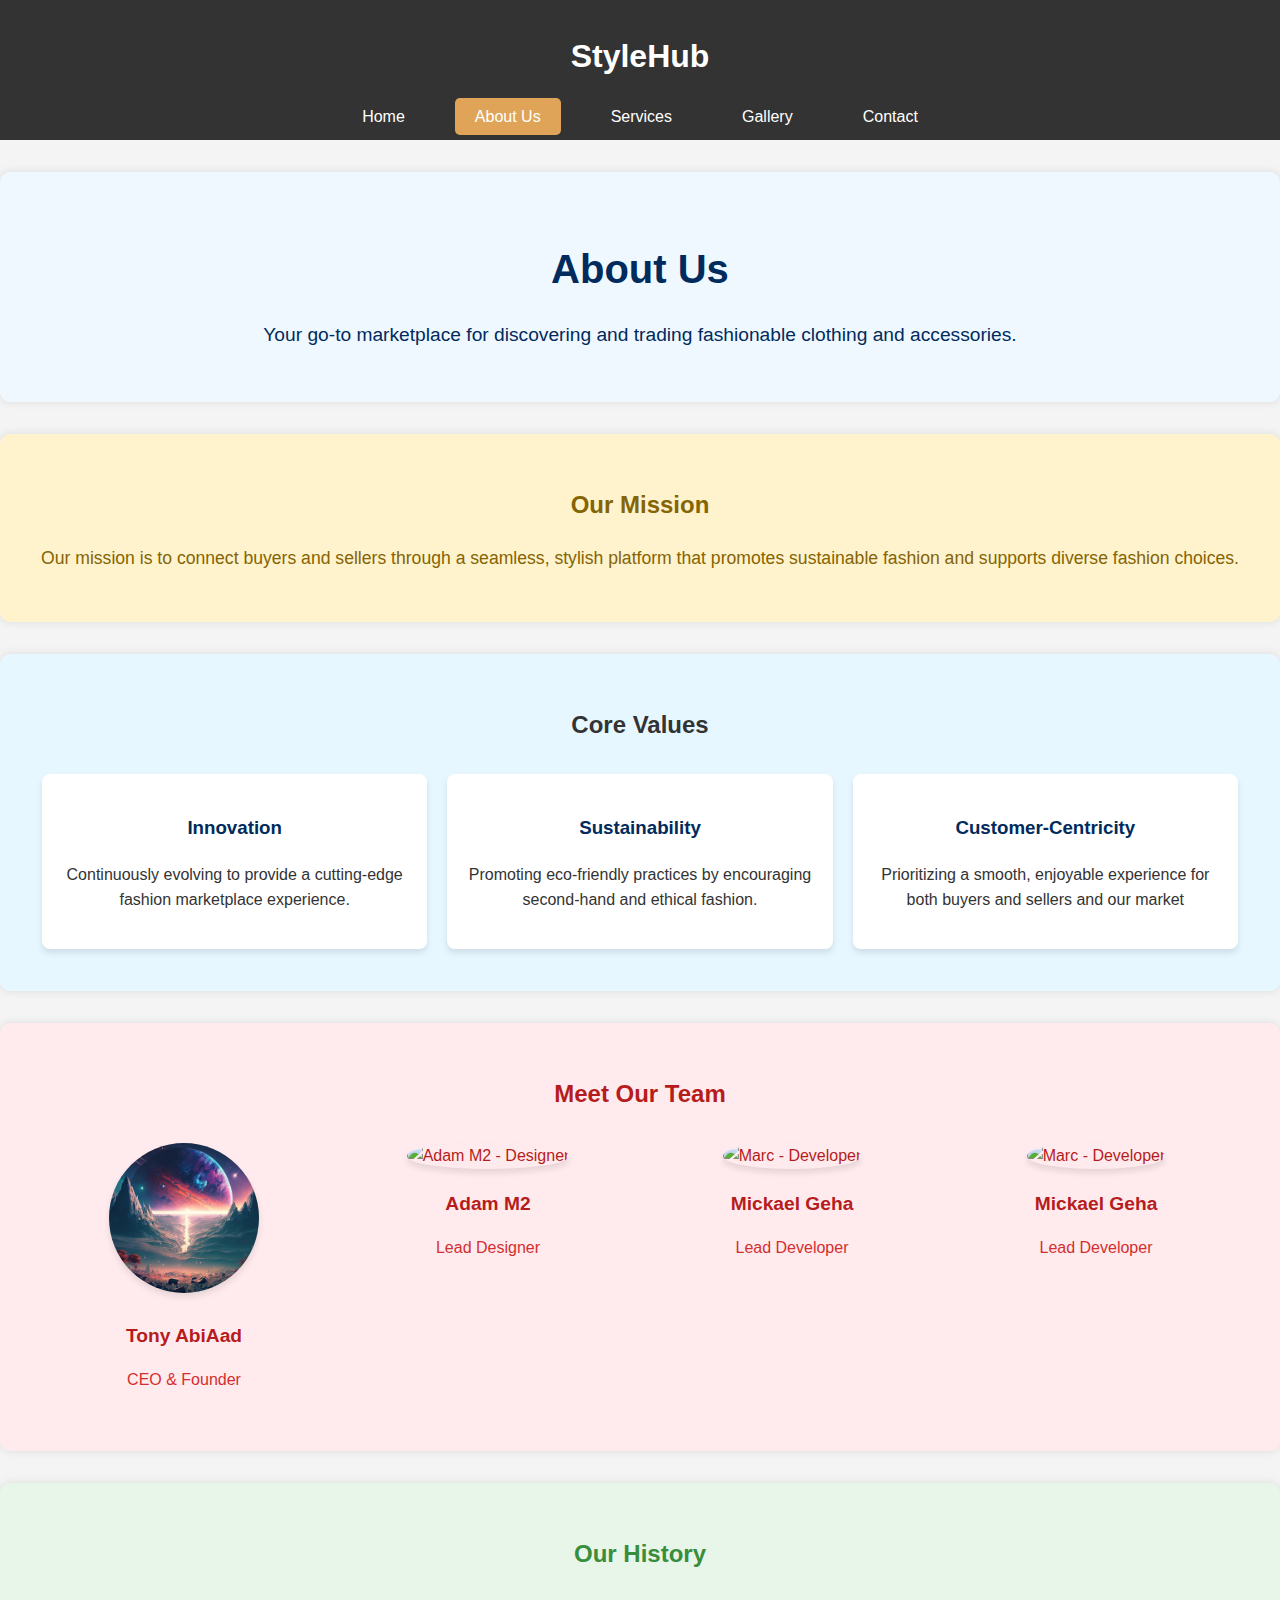
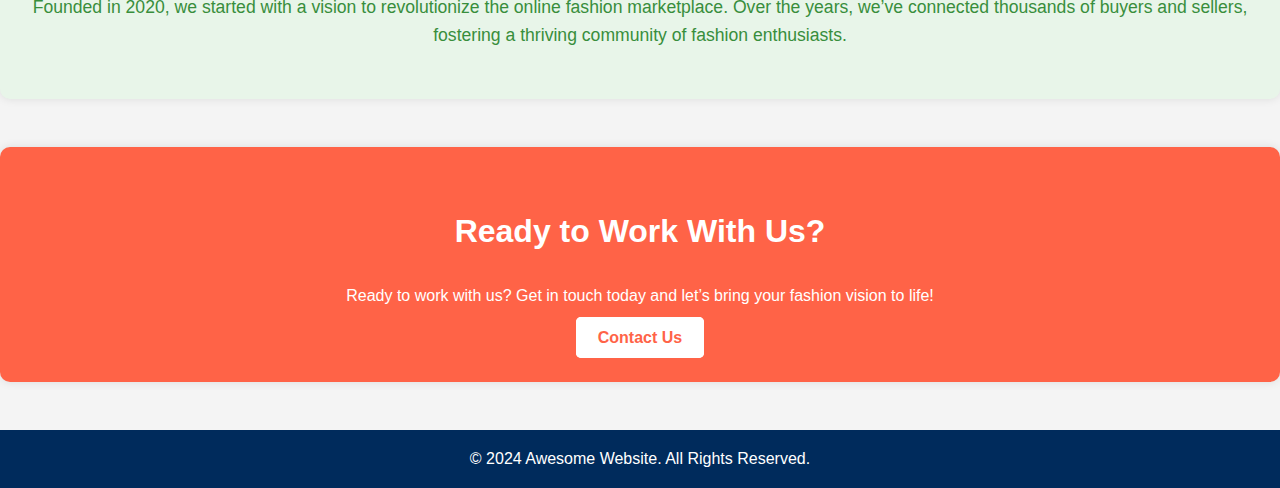
==== pages/about.html @ ff34c505 "first commit" ====
<!DOCTYPE html>
<html lang="en">
<head>
  <meta charset="UTF-8">
  <meta name="viewport" content="width=device-width, initial-scale=1.0">
  <meta http-equiv="X-UA-Compatible" content="ie=edge">
  <title>About Us - Awesome Website</title>
  <link rel="stylesheet" href="../css/style.css">
</head>
<body>
  <header>
    <div class="logo">
      <h1>StyleHub</h1>
    </div>
    <nav>
      <ul>
        <li><a href="../index.html">Home</a></li>
        <li><a href="about.html" class="active">About Us</a></li>
        <li><a href="services.html">Services</a></li>
        <li><a href="gallery.html">Gallery</a></li>
        <li><a href="contact.html">Contact</a></li>
        
      </ul>
    </nav>
  </header>

  <section class="about-intro">
    <h2>About Us</h2>
    <p>Your go-to marketplace for discovering and trading fashionable clothing and accessories.</p>
  </section>

  <section class="mission">
    <h2>Our Mission</h2>
    <p>Our mission is to connect buyers and sellers through a seamless, stylish platform that promotes sustainable fashion and supports diverse fashion choices.</p>
  </section>

  <section class="core-values">
    <h2>Core Values</h2>
    <div class="values-grid">
      <div class="value-item">
        <h3>Innovation</h3>
        <p>Continuously evolving to provide a cutting-edge fashion marketplace experience.</p>
      </div>
      <div class="value-item">
        <h3>Sustainability</h3>
        <p>Promoting eco-friendly practices by encouraging second-hand and ethical fashion.</p>
      </div>
      <div class="value-item">
        <h3>Customer-Centricity</h3>
        <p>Prioritizing a smooth, enjoyable experience for both buyers and sellers and our market</p>
      </div>
    </div>
  </section>

  <section class="team">
    <h2>Meet Our Team</h2>
    <div class="team-grid">
      <div class="team-member">
        <img src="../images/tony1.jpg" alt="Tony AbiAad - CEO">
        <h3>Tony AbiAad</h3>
        <p>CEO & Founder</p>
      </div>
      <div class="team-member">
        <img src="../images/team2.jpg" alt="Adam M2 - Designer">
        <h3>Adam M2</h3>
        <p>Lead Designer</p>
      </div>
      <div class="team-member">
        <img src="../images/team3.jpg" alt="Marc - Developer">
        <h3>Mickael Geha</h3>
        <p>Lead Developer</p>
      </div>
      <div class="team-member">
        <img src="../images/team3.jpg" alt="Marc - Developer">
        <h3>Mickael Geha</h3>
        <p>Lead Developer</p>
      </div>
    </div>
  </section>

  <section class="history">
    <h2>Our History</h2>
    <p>Founded in 2020, we started with a vision to revolutionize the online fashion marketplace. Over the years, we’ve connected thousands of buyers and sellers, fostering a thriving community of fashion enthusiasts.</p>
  </section>

  <!-- Contact Us Button, linking to contact.html -->
  <section class="cta">
    <h2>Ready to Work With Us?</h2>
    <p>Ready to work with us? Get in touch today and let’s bring your fashion vision to life!</p>
    <a href="contact.html" class="btn">Contact Us</a> <!-- This links to contact.html -->
  </section>

  <footer>
    <p>&copy; 2024 Awesome Website. All Rights Reserved.</p>
  </footer>

  <script src="../js/script.js"></script>
</body>
</html>
---- css/style.css ----
/* General Styles */
body {
    font-family: 'Arial', sans-serif;
    line-height: 1.6;
    margin: 0;
    background-color: #f2f2f2;
    color: #333;
}

header {
    background-color: #002b5c; /* Dark blue */
    color: white;
    padding: 1em 0;
    text-align: center;
}

header nav ul {
    display: flex;
    justify-content: center;
    list-style: none;
}

header nav ul li {
    margin: 0 15px;
}

header nav ul li a {
    color: white;
    text-decoration: none;
    padding: 10px 20px;
    transition: background 0.3s ease;
}

header nav ul li a:hover,
header nav ul li a.active {
    background-color: #e0a458; /* Accent color */
    border-radius: 5px;
}

/* Hero Section */
.hero {
    background: url('../images/hero-bg.jpg') no-repeat center center/cover;
    height: 100vh;
    display: flex;
    justify-content: center;
    align-items: center;
    color: white;
    text-align: center;
}

.hero-content {
    max-width: 600px;
}

.hero-content h2 {
    font-size: 3rem;
    margin-bottom: 10px;
    animation: fadeInDown 1.5s ease-out;
    color: #ff6347; /* Updated color for the heading */
}

.hero-content p {
    font-size: 1.2rem;
    margin-bottom: 20px;
    animation: fadeInUp 1.5s ease-out;
}

.hero-content .btn {
    background: #ff6347;
    color: white;
    padding: 10px 20px;
    border: none;
    text-decoration: none;
    border-radius: 5px;
    transition: background 0.3s ease;
}

.hero-content .btn:hover {
    background: #e5533d;
}

/* Features Section */
section.features {
    padding: 3em 0;
    text-align: center;
}

.features-grid {
    display: flex;
    justify-content: space-around;
}

.features-grid .feature {
    flex: 1;
    margin: 10px;
    padding: 20px;
    background-color: #fff;
    box-shadow: 0px 4px 6px rgba(0, 0, 0, 0.1);
    border-radius: 10px;
    transition: transform 0.3s ease;
}

.features-grid .feature:hover {
    transform: translateY(-10px);
}

/* About Us Page Specific Styles */
section {
    margin: 2em 0;
    padding: 2em;
    text-align: center;
    background-color: #fff;
    box-shadow: 0 0 10px rgba(0, 0, 0, 0.1);
    border-radius: 10px;
    animation: fadeIn 1.5s ease-in-out;
}

/* About Intro Section */
.about-intro {
    background-color: #f0f8ff; /* Light blue background */
    color: #002b5c; /* Dark blue text */
}

.about-intro h2 {
    font-size: 2.5rem;
    margin-bottom: 10px;
}

.about-intro p {
    font-size: 1.2rem;
}

/* Mission Section */
.mission {
    background-color: #fff3cd; /* Light yellow */
    color: #856404; /* Darker yellow/brown text */
}

.mission h2 {
    color: #856404;
}

.mission p {
    font-size: 1.1rem;
}

/* Core Values Section */
.core-values {
    background-color: #e6f7ff; /* Soft blue */
}

.values-grid {
    display: flex;
    justify-content: space-around;
    margin-top: 20px;
}

.value-item {
    flex: 1;
    margin: 10px;
    padding: 20px;
    background-color: #fff;
    box-shadow: 0px 4px 6px rgba(0, 0, 0, 0.1);
    border-radius: 8px;
    transition: transform 0.3s ease, background-color 0.3s ease;
}

.value-item h3 {
    color: #002b5c; /* Dark blue */
}

.value-item:hover {
    transform: scale(1.05);
    background-color: #d4e9f2; /* Slightly darker blue on hover */
}

/* Team Section */
.team {
    background-color: #ffebee; /* Light pink */
    color: #b71c1c; /* Dark red */
}

.team-grid {
    display: flex;
    justify-content: space-around;
    margin-top: 20px;
}

.team-member {
    text-align: center;
    flex: 1;
    margin: 10px;
}

.team-member img {
    border-radius: 50%;
    width: 150px;
    height: 150px;
    object-fit: cover;
    margin-bottom: 10px;
    box-shadow: 0px 4px 6px rgba(0, 0, 0, 0.1);
}

.team-member h3 {
    margin: 10px 0 5px 0;
    font-size: 1.2rem;
    color: #b71c1c;
}

.team-member p {
    color: #d32f2f; /* Slightly lighter red */
}

/* History Section */
.history {
    background-color: #e8f5e9; /* Light green */
    color: #388e3c; /* Dark green */
}

.history p {
    font-size: 1.1rem;
}

/* Call to Action Section */
.cta {
    background-color: #ff6347; /* Tomato red */
    color: white;
    border-radius: 10px;
    padding: 2em;
    margin: 3em 0;
}

.cta h2 {
    font-size: 2rem;
}

.cta .btn {
    background-color: white;
    color: #ff6347;
    padding: 10px 20px;
    text-decoration: none;
    border-radius: 5px;
    font-weight: bold;
    border: 2px solid white;
    transition: background-color 0.3s ease, color 0.3s ease;
}

.cta .btn:hover {
    background-color: white;
    color: #e5533d; /* Slightly darker red on hover */
    border: 2px solid #e5533d;
}

/* Footer */
footer {
    background-color: #002b5c; /* Dark blue */
    color: white;
    text-align: center;
    padding: 1em 0;
    margin-top: 2em;
}

footer p {
    margin: 0;
}

/* Animations */
@keyframes fadeInDown {
    from {
        opacity: 0;
        transform: translateY(-30px);
    }
    to {
        opacity: 1;
        transform: translateY(0);
    }
}

@keyframes fadeInUp {
    from {
        opacity: 0;
        transform: translateY(30px);
    }
    to {
        opacity: 1;
        transform: translateY(0);
    }
}

@keyframes fadeIn {
    from {
        opacity: 0;
        transform: translateY(30px);
    }
    to {
        opacity: 1;
        transform: translateY(0);
    }
}

/* Contact Page Styles */
.contact-intro {
    text-align: center;
    padding: 2em;
    background-color: #f0f8ff; /* Light blue background */
    color: #002b5c;
    box-shadow: 0 0 10px rgba(0, 0, 0, 0.1);
    border-radius: 10px;
    margin: 2em 0;
}

.contact-form {
    width: 50%;
    margin: 0 auto;
    background-color: #fff;
    padding: 2em;
    box-shadow: 0 0 10px rgba(0, 0, 0, 0.1);
    border-radius: 10px;
}

.contact-form form {
    display: flex;
    flex-direction: column;
}

.form-group {
    margin-bottom: 15px;
}

.form-group label {
    font-size: 1.1rem;
    margin-bottom: 5px;
    display: block;
    color: #333;
}

.form-group input,
.form-group textarea {
    width: 100%;
    padding: 10px;
    border: 1px solid #ccc;
    border-radius: 5px;
    font-size: 1rem;
    box-sizing: border-box;
}

.form-group input:focus,
.form-group textarea:focus {
    border-color: #002b5c;
    outline: none;
}

.form-group button {
    padding: 10px 20px;
    background-color: #ff6347;
    color: white;
    border: none;
    border-radius: 5px;
    font-size: 1.1rem;
    cursor: pointer;
    transition: background-color 0.3s ease;
}

.form-group button:hover {
    background-color: #e5533d;
}

/* Gallery Page Styles */
.gallery-intro {
    text-align: center;
    padding: 2em;
    background-color: #f0f8ff; /* Light blue background */
    color: #002b5c;
    box-shadow: 0 0 10px rgba(0, 0, 0, 0.1);
    border-radius: 10px;
    margin: 2em 0;
}

.gallery-grid {
    display: grid;
    grid-template-columns: repeat(auto-fit, minmax(300px, 1fr));
    grid-gap: 20px;
    padding: 2em;
}

.gallery-item {
    overflow: hidden;
    border-radius: 10px;
    box-shadow: 0 0 10px rgba(0, 0, 0, 0.1);
    transition: transform 0.3s ease, box-shadow 0.3s ease;
}

.gallery-item img {
    width: 100%;
    height: auto;
    transition: transform 0.3s ease;
}

.gallery-item:hover {
    transform: scale(1.05);
    box-shadow: 0 0 20px rgba(0, 0, 0, 0.2);
}

.gallery-item img:hover {
    transform: scale(1.1);
}

/* Login and Register Page Styles */
.login-container, .register-container {
    display: flex;
    justify-content: center;
    align-items: center;
    min-height: 80vh;
    background-color: #f9f9f9;
}

.login-box, .register-box {
    background-color: white;
    padding: 3em;
    box-shadow: 0 0 15px rgba(0, 0, 0, 0.1);
    border-radius: 10px;
    width: 400px;
}

.login-box h2, .register-box h2 {
    text-align: center;
    margin-bottom: 1.5em;
    color: #002b5c;
}

.form-group {
    margin-bottom: 20px;
}

.form-group label {
    display: block;
    margin-bottom: 5px;
    font-size: 1.1rem;
    color: #333;
}

.form-group input {
    width: 100%;
    padding: 10px;
    border: 1px solid #ccc;
    border-radius: 5px;
    font-size: 1rem;
}

.form-group input:focus {
    border-color: #002b5c;
    outline: none;
}

.form-group button {
    width: 100%;
    padding: 10px;
    background-color: #ff6347;
    color: white;
    border: none;
    border-radius: 5px;
    font-size: 1.1rem;
    cursor: pointer;
    transition: background-color 0.3s ease;
}

.form-group button:hover {
    background-color: #e5533d;
}

.register-link, .login-link {
    color: #002b5c;
    text-decoration: none;
    font-weight: bold;
}

.register-link:hover, .login-link:hover {
    text-decoration: underline;
}

/* Login Button in Navbar */
.login-btn {
    background-color: #ff6347;
    padding: 10px 20px;
    color: white;
    border-radius: 5px;
    transition: background-color 0.3s ease;
}

.login-btn:hover {
    background-color: #e5533d;
}
/* Hero Section with Slideshow */
.hero {
    position: relative;
    background-size: cover;
    background-position: center;
    height: 100vh;
    display: flex;
    justify-content: center;
    align-items: center;
    color: white;
    text-align: center;
    transition: background-image 1s ease-in-out;
}

/* Slide navigation controls */
.slideshow-controls {
    position: absolute;
    top: 50%;
    width: 100%;
    display: flex;
    justify-content: space-between;
    align-items: center;
    padding: 0 20px;
}

.prev-slide, .next-slide {
    cursor: pointer;
    padding: 16px;
    background-color: rgba(0, 0, 0, 0.5);
    border-radius: 50%;
    color: white;
    font-size: 24px;
}

.prev-slide:hover, .next-slide:hover {
    background-color: rgba(0, 0, 0, 0.8);
}

/* Add a transition to the background image change */
.hero {
    transition: background-image 0.5s ease;
}
/* Hero Section with smooth background transitions */
.hero {
    position: relative;
    background-size: cover;
    background-position: center;
    height: 100vh;
    display: flex;
    justify-content: center;
    align-items: center;
    color: white;
    text-align: center;
    transition: background-image 1s ease-in-out; /* Smooth transition */
    background-color: #002b5c; /* Fallback background color */
}
/* General Body Styling */
body {
    font-family: 'Arial', sans-serif;
    background-color: #f9f9f9;
    color: #333;
    margin: 0;
}

/* Header Styling */
header {
    background-color: #002b5c;
    color: white;
    padding: 1.5em 0;
    text-align: center;
}

header nav ul {
    list-style: none;
    display: flex;
    justify-content: center;
    margin: 0;
    padding: 0;
}

header nav ul li {
    margin: 0 15px;
}

header nav ul li a {
    color: white;
    text-decoration: none;
    padding: 10px 20px;
    transition: background-color 0.3s;
}

header nav ul li a:hover,
header nav ul li a.active {
    background-color: #e0a458;
    border-radius: 5px;
}
/* General Styles */
body {
    font-family: Arial, sans-serif;
    margin: 0;
    padding: 0;
    background-color: #f4f4f4;
  }
  
  header {
    background-color: #333;
    padding: 10px 0;
    color: white;
    text-align: center;
  }
  
  nav ul {
    padding: 0;
    list-style-type: none;
  }
  
  nav ul li {
    display: inline;
    margin-right: 15px;
  }
  
  nav ul li a {
    color: white;
    text-decoration: none;
  }
  
  .marketplace-grid {
    display: flex;
    flex-wrap: wrap;
    justify-content: center;
    gap: 20px;
    margin: 20px;
  }
  
  .marketplace-item {
    background-color: white;
    border: 1px solid #ccc;
    padding: 15px;
    width: 250px;
    text-align: center;
  }
  
  .marketplace-item img {
    max-width: 100%;
    height: auto;
  }
  
  .marketplace-item h3 {
    margin: 10px 0;
  }
  
  .marketplace-item p {
    margin: 5px 0;
  }
  
  .marketplace-item button {
    background-color: #333;
    color: white;
    border: none;
    padding: 10px;
    cursor: pointer;
  }
  
  .marketplace-item button:hover {
    background-color: #555;
  }
  
  /* Sellers Section */
  .seller-request-form {
    background-color: white;
    padding: 20px;
    border: 1px solid #ccc;
    width: 300px;
    margin: 0 auto 50px;
  }
  
  .seller-request-form label,
  .seller-request-form input {
    display: block;
    width: 100%;
    margin-bottom: 10px;
  }
  
  .seller-request-form input {
    padding: 10px;
    border: 1px solid #ccc;
  }
  
  .seller-request-form button {
    background-color: #333;
    color: white;
    padding: 10px;
    border: none;
    cursor: pointer;
  }
  
  .seller-request-form button:hover {
    background-color: #555;
  }
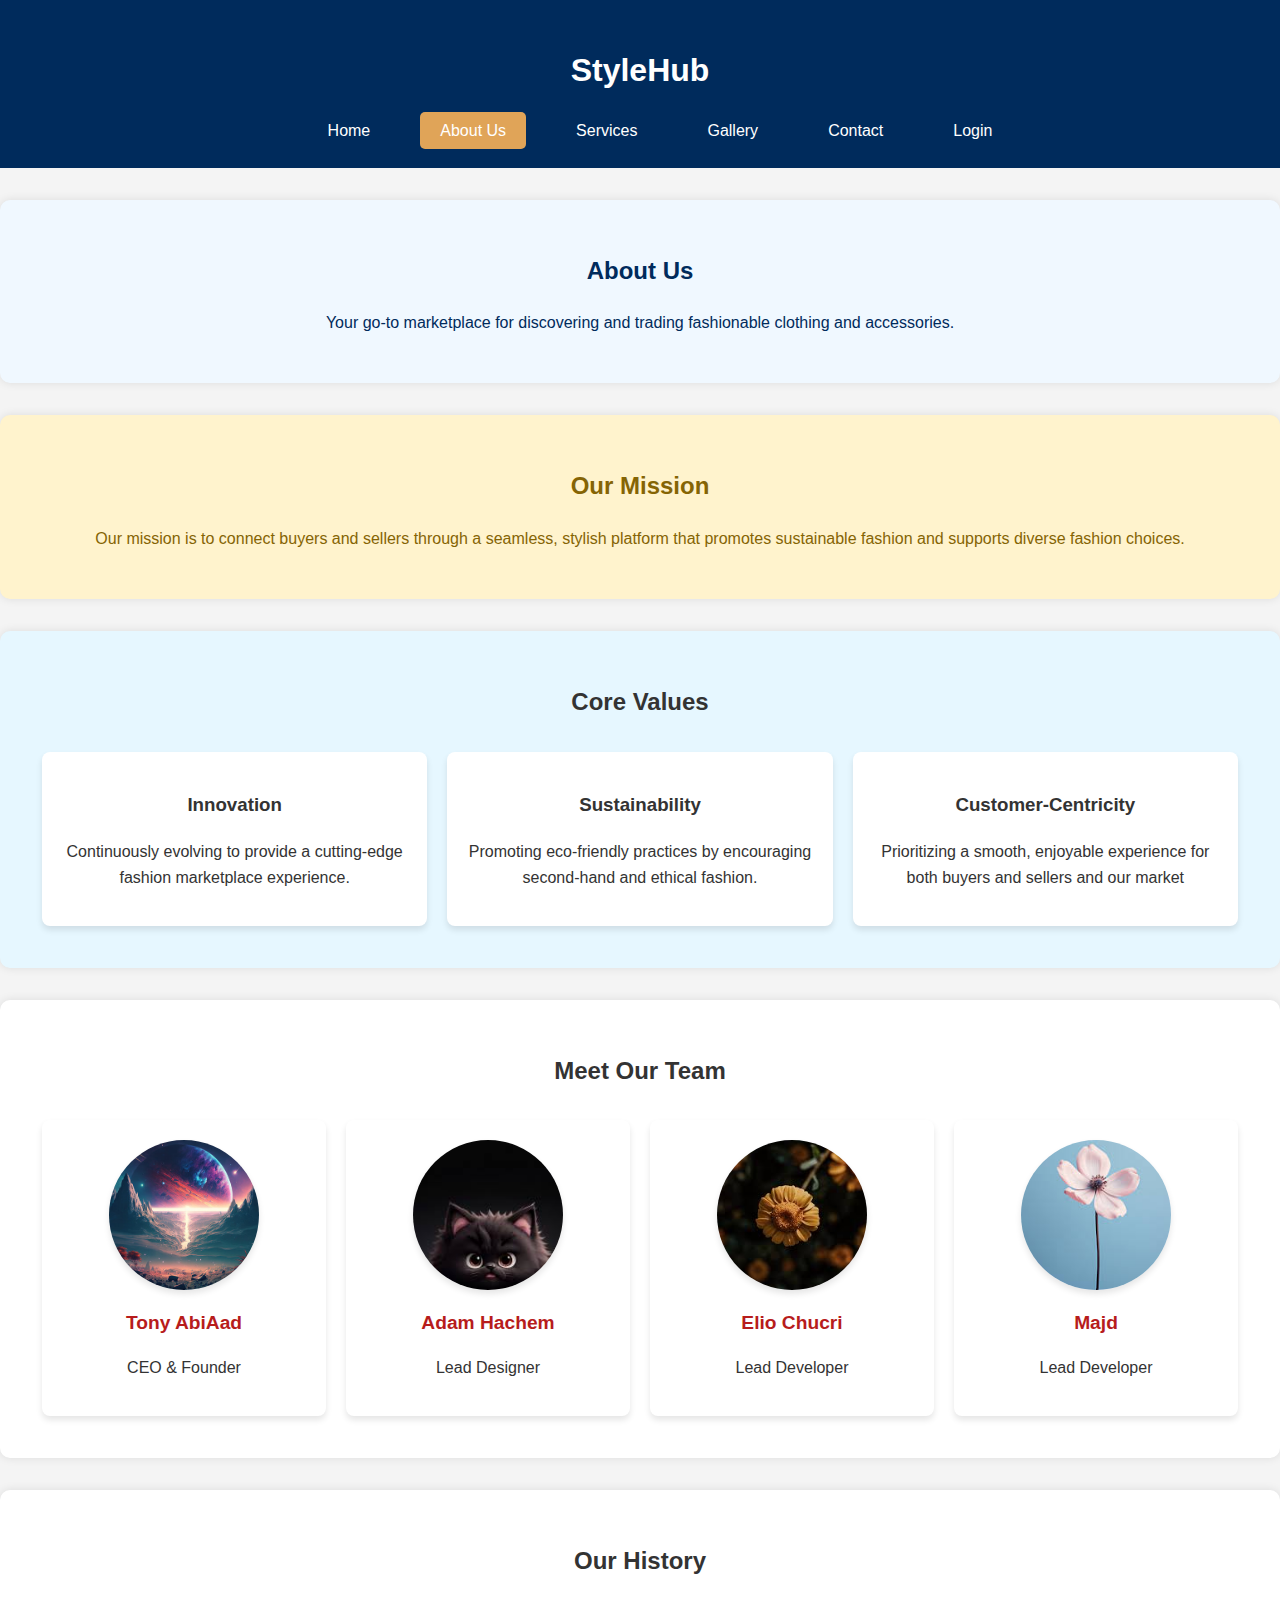
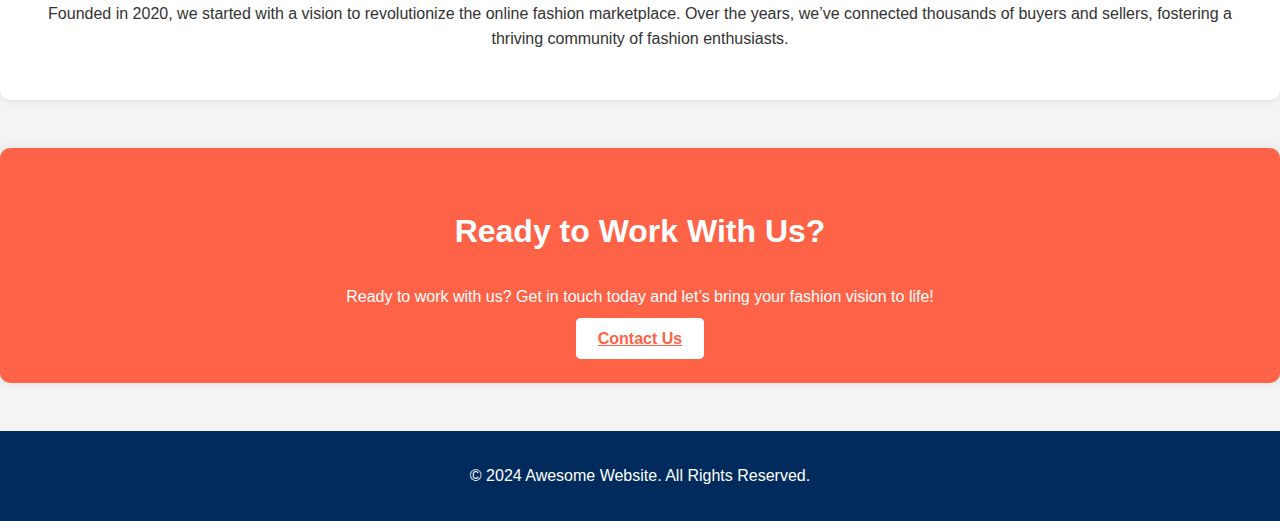
==== commit 34ac7f01: "updated version with clean css" ====
--- a/pages/about.html
+++ b/pages/about.html
@@ -19,6 +19,7 @@
         <li><a href="services.html">Services</a></li>
         <li><a href="gallery.html">Gallery</a></li>
         <li><a href="contact.html">Contact</a></li>
+        <li><a href="login.html" class="login-btn">Login</a></li>
         
       </ul>
     </nav>
@@ -56,23 +57,23 @@
     <h2>Meet Our Team</h2>
     <div class="team-grid">
       <div class="team-member">
-        <img src="../images/tony1.jpg" alt="Tony AbiAad - CEO">
+        <img src="../images/tony.jpg" alt="Tony AbiAad - CEO">
         <h3>Tony AbiAad</h3>
         <p>CEO & Founder</p>
       </div>
       <div class="team-member">
-        <img src="../images/team2.jpg" alt="Adam M2 - Designer">
-        <h3>Adam M2</h3>
+        <img src="../images/adam.jpg" alt="Adam M2 - Designer">
+        <h3>Adam Hachem</h3>
         <p>Lead Designer</p>
       </div>
       <div class="team-member">
-        <img src="../images/team3.jpg" alt="Marc - Developer">
-        <h3>Mickael Geha</h3>
+        <img src="../images/elio.jpg" alt="Marc - Developer">
+        <h3>Elio Chucri</h3>
         <p>Lead Developer</p>
       </div>
       <div class="team-member">
-        <img src="../images/team3.jpg" alt="Marc - Developer">
-        <h3>Mickael Geha</h3>
+        <img src="../images/majd.jpg" alt="Marc - Developer">
+        <h3>Majd</h3>
         <p>Lead Developer</p>
       </div>
     </div>
--- a/css/style.css
+++ b/css/style.css
@@ -3,37 +3,38 @@
     font-family: 'Arial', sans-serif;
     line-height: 1.6;
     margin: 0;
-    background-color: #f2f2f2;
+    background-color: #f4f4f4;
     color: #333;
 }
 
 header {
     background-color: #002b5c; /* Dark blue */
     color: white;
-    padding: 1em 0;
-    text-align: center;
-}
-
-header nav ul {
+    padding: 1.5em 0;
+    text-align: center;
+}
+
+nav ul {
+    list-style: none;
     display: flex;
     justify-content: center;
-    list-style: none;
-}
-
-header nav ul li {
+    margin: 0;
+}
+
+nav ul li {
     margin: 0 15px;
 }
 
-header nav ul li a {
+nav ul li a {
     color: white;
     text-decoration: none;
     padding: 10px 20px;
-    transition: background 0.3s ease;
-}
-
-header nav ul li a:hover,
-header nav ul li a.active {
-    background-color: #e0a458; /* Accent color */
+    transition: background-color 0.3s;
+}
+
+nav ul li a:hover,
+nav ul li a.active {
+    background-color: #e0a458;
     border-radius: 5px;
 }
 
@@ -44,8 +45,9 @@
     display: flex;
     justify-content: center;
     align-items: center;
-    color: white;
-    text-align: center;
+    text-align: center;
+    color: white;
+    transition: background-image 0.5s ease-in-out;
 }
 
 .hero-content {
@@ -54,9 +56,9 @@
 
 .hero-content h2 {
     font-size: 3rem;
+    color: #ff6347;
     margin-bottom: 10px;
     animation: fadeInDown 1.5s ease-out;
-    color: #ff6347; /* Updated color for the heading */
 }
 
 .hero-content p {
@@ -69,9 +71,8 @@
     background: #ff6347;
     color: white;
     padding: 10px 20px;
+    border-radius: 5px;
     border: none;
-    text-decoration: none;
-    border-radius: 5px;
     transition: background 0.3s ease;
 }
 
@@ -90,106 +91,64 @@
     justify-content: space-around;
 }
 
-.features-grid .feature {
+.feature {
     flex: 1;
     margin: 10px;
     padding: 20px;
     background-color: #fff;
-    box-shadow: 0px 4px 6px rgba(0, 0, 0, 0.1);
+    box-shadow: 0 4px 6px rgba(0, 0, 0, 0.1);
     border-radius: 10px;
     transition: transform 0.3s ease;
 }
 
-.features-grid .feature:hover {
+.feature:hover {
     transform: translateY(-10px);
 }
 
-/* About Us Page Specific Styles */
+/* About, Mission, Core Values, Team, and History Sections */
 section {
     margin: 2em 0;
     padding: 2em;
-    text-align: center;
     background-color: #fff;
     box-shadow: 0 0 10px rgba(0, 0, 0, 0.1);
     border-radius: 10px;
+    text-align: center;
     animation: fadeIn 1.5s ease-in-out;
 }
 
-/* About Intro Section */
 .about-intro {
-    background-color: #f0f8ff; /* Light blue background */
-    color: #002b5c; /* Dark blue text */
-}
-
-.about-intro h2 {
-    font-size: 2.5rem;
-    margin-bottom: 10px;
-}
-
-.about-intro p {
-    font-size: 1.2rem;
-}
-
-/* Mission Section */
+    background-color: #f0f8ff;
+    color: #002b5c;
+}
+
 .mission {
-    background-color: #fff3cd; /* Light yellow */
-    color: #856404; /* Darker yellow/brown text */
-}
-
-.mission h2 {
+    background-color: #fff3cd;
     color: #856404;
 }
 
-.mission p {
-    font-size: 1.1rem;
-}
-
-/* Core Values Section */
 .core-values {
-    background-color: #e6f7ff; /* Soft blue */
-}
-
-.values-grid {
+    background-color: #e6f7ff;
+}
+
+.values-grid, .team-grid {
     display: flex;
     justify-content: space-around;
     margin-top: 20px;
 }
 
-.value-item {
+.value-item, .team-member {
     flex: 1;
     margin: 10px;
     padding: 20px;
     background-color: #fff;
-    box-shadow: 0px 4px 6px rgba(0, 0, 0, 0.1);
+    box-shadow: 0 4px 6px rgba(0, 0, 0, 0.1);
     border-radius: 8px;
-    transition: transform 0.3s ease, background-color 0.3s ease;
-}
-
-.value-item h3 {
-    color: #002b5c; /* Dark blue */
-}
-
-.value-item:hover {
+    transition: transform 0.3s ease;
+}
+
+.value-item:hover, .team-member:hover {
     transform: scale(1.05);
-    background-color: #d4e9f2; /* Slightly darker blue on hover */
-}
-
-/* Team Section */
-.team {
-    background-color: #ffebee; /* Light pink */
-    color: #b71c1c; /* Dark red */
-}
-
-.team-grid {
-    display: flex;
-    justify-content: space-around;
-    margin-top: 20px;
-}
-
-.team-member {
-    text-align: center;
-    flex: 1;
-    margin: 10px;
+    background-color: #d4e9f2;
 }
 
 .team-member img {
@@ -197,33 +156,18 @@
     width: 150px;
     height: 150px;
     object-fit: cover;
-    margin-bottom: 10px;
-    box-shadow: 0px 4px 6px rgba(0, 0, 0, 0.1);
+    box-shadow: 0 4px 6px rgba(0, 0, 0, 0.1);
 }
 
 .team-member h3 {
-    margin: 10px 0 5px 0;
     font-size: 1.2rem;
+    margin: 10px 0 5px;
     color: #b71c1c;
-}
-
-.team-member p {
-    color: #d32f2f; /* Slightly lighter red */
-}
-
-/* History Section */
-.history {
-    background-color: #e8f5e9; /* Light green */
-    color: #388e3c; /* Dark green */
-}
-
-.history p {
-    font-size: 1.1rem;
 }
 
 /* Call to Action Section */
 .cta {
-    background-color: #ff6347; /* Tomato red */
+    background-color: #ff6347;
     color: white;
     border-radius: 10px;
     padding: 2em;
@@ -238,7 +182,6 @@
     background-color: white;
     color: #ff6347;
     padding: 10px 20px;
-    text-decoration: none;
     border-radius: 5px;
     font-weight: bold;
     border: 2px solid white;
@@ -246,22 +189,17 @@
 }
 
 .cta .btn:hover {
-    background-color: white;
-    color: #e5533d; /* Slightly darker red on hover */
+    color: #e5533d;
     border: 2px solid #e5533d;
 }
 
 /* Footer */
 footer {
-    background-color: #002b5c; /* Dark blue */
+    background-color: #002b5c;
     color: white;
     text-align: center;
     padding: 1em 0;
     margin-top: 2em;
-}
-
-footer p {
-    margin: 0;
 }
 
 /* Animations */
@@ -300,20 +238,18 @@
 
 /* Contact Page Styles */
 .contact-intro {
-    text-align: center;
     padding: 2em;
-    background-color: #f0f8ff; /* Light blue background */
+    background-color: #f0f8ff;
     color: #002b5c;
     box-shadow: 0 0 10px rgba(0, 0, 0, 0.1);
     border-radius: 10px;
-    margin: 2em 0;
 }
 
 .contact-form {
     width: 50%;
     margin: 0 auto;
+    padding: 2em;
     background-color: #fff;
-    padding: 2em;
     box-shadow: 0 0 10px rgba(0, 0, 0, 0.1);
     border-radius: 10px;
 }
@@ -327,366 +263,91 @@
     margin-bottom: 15px;
 }
 
-.form-group label {
-    font-size: 1.1rem;
-    margin-bottom: 5px;
-    display: block;
-    color: #333;
-}
-
-.form-group input,
-.form-group textarea {
+.form-group input, .form-group textarea {
     width: 100%;
     padding: 10px;
+    border-radius: 5px;
     border: 1px solid #ccc;
-    border-radius: 5px;
     font-size: 1rem;
-    box-sizing: border-box;
-}
-
-.form-group input:focus,
-.form-group textarea:focus {
+}
+
+.form-group input:focus, .form-group textarea:focus {
     border-color: #002b5c;
-    outline: none;
-}
-
-.form-group button {
+}
+
+/* Marketplace Styles */
+.marketplace-grid {
+    display: grid;
+    grid-template-columns: repeat(auto-fit, minmax(250px, 1fr));
+    gap: 20px;
+    padding: 20px;
+}
+
+.marketplace-item {
+    display: flex;
+    flex-direction: column;
+    background-color: white;
+    padding: 15px;
+    box-shadow: 0 4px 8px rgba(0, 0, 0, 0.1);
+    border: 1px solid #ccc;
+    height: 100%;
+}
+
+.marketplace-item img {
+    width: 100%;
+    margin-bottom: 15px;
+}
+
+.marketplace-item h3, .marketplace-item p {
+    margin: 0 0 10px;
+    overflow: hidden;
+    display: -webkit-box;
+    -webkit-line-clamp: 2;
+    -webkit-box-orient: vertical;
+    text-overflow: ellipsis;
+}
+
+.marketplace-item button {
     padding: 10px 20px;
-    background-color: #ff6347;
-    color: white;
+    background-color: #007BFF;
+    color: white;
+    border-radius: 5px;
     border: none;
-    border-radius: 5px;
-    font-size: 1.1rem;
-    cursor: pointer;
-    transition: background-color 0.3s ease;
-}
-
-.form-group button:hover {
-    background-color: #e5533d;
-}
-
-/* Gallery Page Styles */
-.gallery-intro {
-    text-align: center;
-    padding: 2em;
-    background-color: #f0f8ff; /* Light blue background */
-    color: #002b5c;
-    box-shadow: 0 0 10px rgba(0, 0, 0, 0.1);
-    border-radius: 10px;
-    margin: 2em 0;
-}
-
-.gallery-grid {
-    display: grid;
-    grid-template-columns: repeat(auto-fit, minmax(300px, 1fr));
-    grid-gap: 20px;
-    padding: 2em;
-}
-
-.gallery-item {
-    overflow: hidden;
-    border-radius: 10px;
-    box-shadow: 0 0 10px rgba(0, 0, 0, 0.1);
-    transition: transform 0.3s ease, box-shadow 0.3s ease;
-}
-
-.gallery-item img {
+    transition: background 0.3s ease;
+}
+
+.marketplace-item button:hover {
+    background-color: #0056b3;
+}
+
+/* Sellers Section Form */
+.seller-request-form {
+    background-color: #f8f8f8;
+    padding: 20px;
+    border: 1px solid #ccc;
+    max-width: 500px;
+    margin: 20px auto;
+    box-shadow: 0 4px 8px rgba(0, 0, 0, 0.1);
+}
+
+.seller-request-form input[type="text"], .seller-request-form input[type="email"] {
     width: 100%;
-    height: auto;
-    transition: transform 0.3s ease;
-}
-
-.gallery-item:hover {
-    transform: scale(1.05);
-    box-shadow: 0 0 20px rgba(0, 0, 0, 0.2);
-}
-
-.gallery-item img:hover {
-    transform: scale(1.1);
-}
-
-/* Login and Register Page Styles */
-.login-container, .register-container {
-    display: flex;
-    justify-content: center;
-    align-items: center;
-    min-height: 80vh;
-    background-color: #f9f9f9;
-}
-
-.login-box, .register-box {
-    background-color: white;
-    padding: 3em;
-    box-shadow: 0 0 15px rgba(0, 0, 0, 0.1);
-    border-radius: 10px;
-    width: 400px;
-}
-
-.login-box h2, .register-box h2 {
-    text-align: center;
-    margin-bottom: 1.5em;
-    color: #002b5c;
-}
-
-.form-group {
-    margin-bottom: 20px;
-}
-
-.form-group label {
-    display: block;
-    margin-bottom: 5px;
-    font-size: 1.1rem;
-    color: #333;
-}
-
-.form-group input {
+    padding: 8px;
+    margin-bottom: 15px;
+    border-radius: 5px;
+    border: 1px solid #ccc;
+}
+
+.seller-request-form button {
     width: 100%;
     padding: 10px;
-    border: 1px solid #ccc;
-    border-radius: 5px;
-    font-size: 1rem;
-}
-
-.form-group input:focus {
-    border-color: #002b5c;
-    outline: none;
-}
-
-.form-group button {
-    width: 100%;
-    padding: 10px;
-    background-color: #ff6347;
-    color: white;
+    background-color: #28a745;
+    color: white;
+    border-radius: 5px;
     border: none;
-    border-radius: 5px;
-    font-size: 1.1rem;
-    cursor: pointer;
-    transition: background-color 0.3s ease;
-}
-
-.form-group button:hover {
-    background-color: #e5533d;
-}
-
-.register-link, .login-link {
-    color: #002b5c;
-    text-decoration: none;
-    font-weight: bold;
-}
-
-.register-link:hover, .login-link:hover {
-    text-decoration: underline;
-}
-
-/* Login Button in Navbar */
-.login-btn {
-    background-color: #ff6347;
-    padding: 10px 20px;
-    color: white;
-    border-radius: 5px;
-    transition: background-color 0.3s ease;
-}
-
-.login-btn:hover {
-    background-color: #e5533d;
-}
-/* Hero Section with Slideshow */
-.hero {
-    position: relative;
-    background-size: cover;
-    background-position: center;
-    height: 100vh;
-    display: flex;
-    justify-content: center;
-    align-items: center;
-    color: white;
-    text-align: center;
-    transition: background-image 1s ease-in-out;
-}
-
-/* Slide navigation controls */
-.slideshow-controls {
-    position: absolute;
-    top: 50%;
-    width: 100%;
-    display: flex;
-    justify-content: space-between;
-    align-items: center;
-    padding: 0 20px;
-}
-
-.prev-slide, .next-slide {
-    cursor: pointer;
-    padding: 16px;
-    background-color: rgba(0, 0, 0, 0.5);
-    border-radius: 50%;
-    color: white;
-    font-size: 24px;
-}
-
-.prev-slide:hover, .next-slide:hover {
-    background-color: rgba(0, 0, 0, 0.8);
-}
-
-/* Add a transition to the background image change */
-.hero {
-    transition: background-image 0.5s ease;
-}
-/* Hero Section with smooth background transitions */
-.hero {
-    position: relative;
-    background-size: cover;
-    background-position: center;
-    height: 100vh;
-    display: flex;
-    justify-content: center;
-    align-items: center;
-    color: white;
-    text-align: center;
-    transition: background-image 1s ease-in-out; /* Smooth transition */
-    background-color: #002b5c; /* Fallback background color */
-}
-/* General Body Styling */
-body {
-    font-family: 'Arial', sans-serif;
-    background-color: #f9f9f9;
-    color: #333;
-    margin: 0;
-}
-
-/* Header Styling */
-header {
-    background-color: #002b5c;
-    color: white;
-    padding: 1.5em 0;
-    text-align: center;
-}
-
-header nav ul {
-    list-style: none;
-    display: flex;
-    justify-content: center;
-    margin: 0;
-    padding: 0;
-}
-
-header nav ul li {
-    margin: 0 15px;
-}
-
-header nav ul li a {
-    color: white;
-    text-decoration: none;
-    padding: 10px 20px;
-    transition: background-color 0.3s;
-}
-
-header nav ul li a:hover,
-header nav ul li a.active {
-    background-color: #e0a458;
-    border-radius: 5px;
-}
-/* General Styles */
-body {
-    font-family: Arial, sans-serif;
-    margin: 0;
-    padding: 0;
-    background-color: #f4f4f4;
-  }
-  
-  header {
-    background-color: #333;
-    padding: 10px 0;
-    color: white;
-    text-align: center;
-  }
-  
-  nav ul {
-    padding: 0;
-    list-style-type: none;
-  }
-  
-  nav ul li {
-    display: inline;
-    margin-right: 15px;
-  }
-  
-  nav ul li a {
-    color: white;
-    text-decoration: none;
-  }
-  
-  .marketplace-grid {
-    display: flex;
-    flex-wrap: wrap;
-    justify-content: center;
-    gap: 20px;
-    margin: 20px;
-  }
-  
-  .marketplace-item {
-    background-color: white;
-    border: 1px solid #ccc;
-    padding: 15px;
-    width: 250px;
-    text-align: center;
-  }
-  
-  .marketplace-item img {
-    max-width: 100%;
-    height: auto;
-  }
-  
-  .marketplace-item h3 {
-    margin: 10px 0;
-  }
-  
-  .marketplace-item p {
-    margin: 5px 0;
-  }
-  
-  .marketplace-item button {
-    background-color: #333;
-    color: white;
-    border: none;
-    padding: 10px;
-    cursor: pointer;
-  }
-  
-  .marketplace-item button:hover {
-    background-color: #555;
-  }
-  
-  /* Sellers Section */
-  .seller-request-form {
-    background-color: white;
-    padding: 20px;
-    border: 1px solid #ccc;
-    width: 300px;
-    margin: 0 auto 50px;
-  }
-  
-  .seller-request-form label,
-  .seller-request-form input {
-    display: block;
-    width: 100%;
-    margin-bottom: 10px;
-  }
-  
-  .seller-request-form input {
-    padding: 10px;
-    border: 1px solid #ccc;
-  }
-  
-  .seller-request-form button {
-    background-color: #333;
-    color: white;
-    padding: 10px;
-    border: none;
-    cursor: pointer;
-  }
-  
-  .seller-request-form button:hover {
-    background-color: #555;
-  }
-  
+    transition: background 0.3s ease;
+}
+
+.seller-request-form button:hover {
+    background-color: #218838;
+}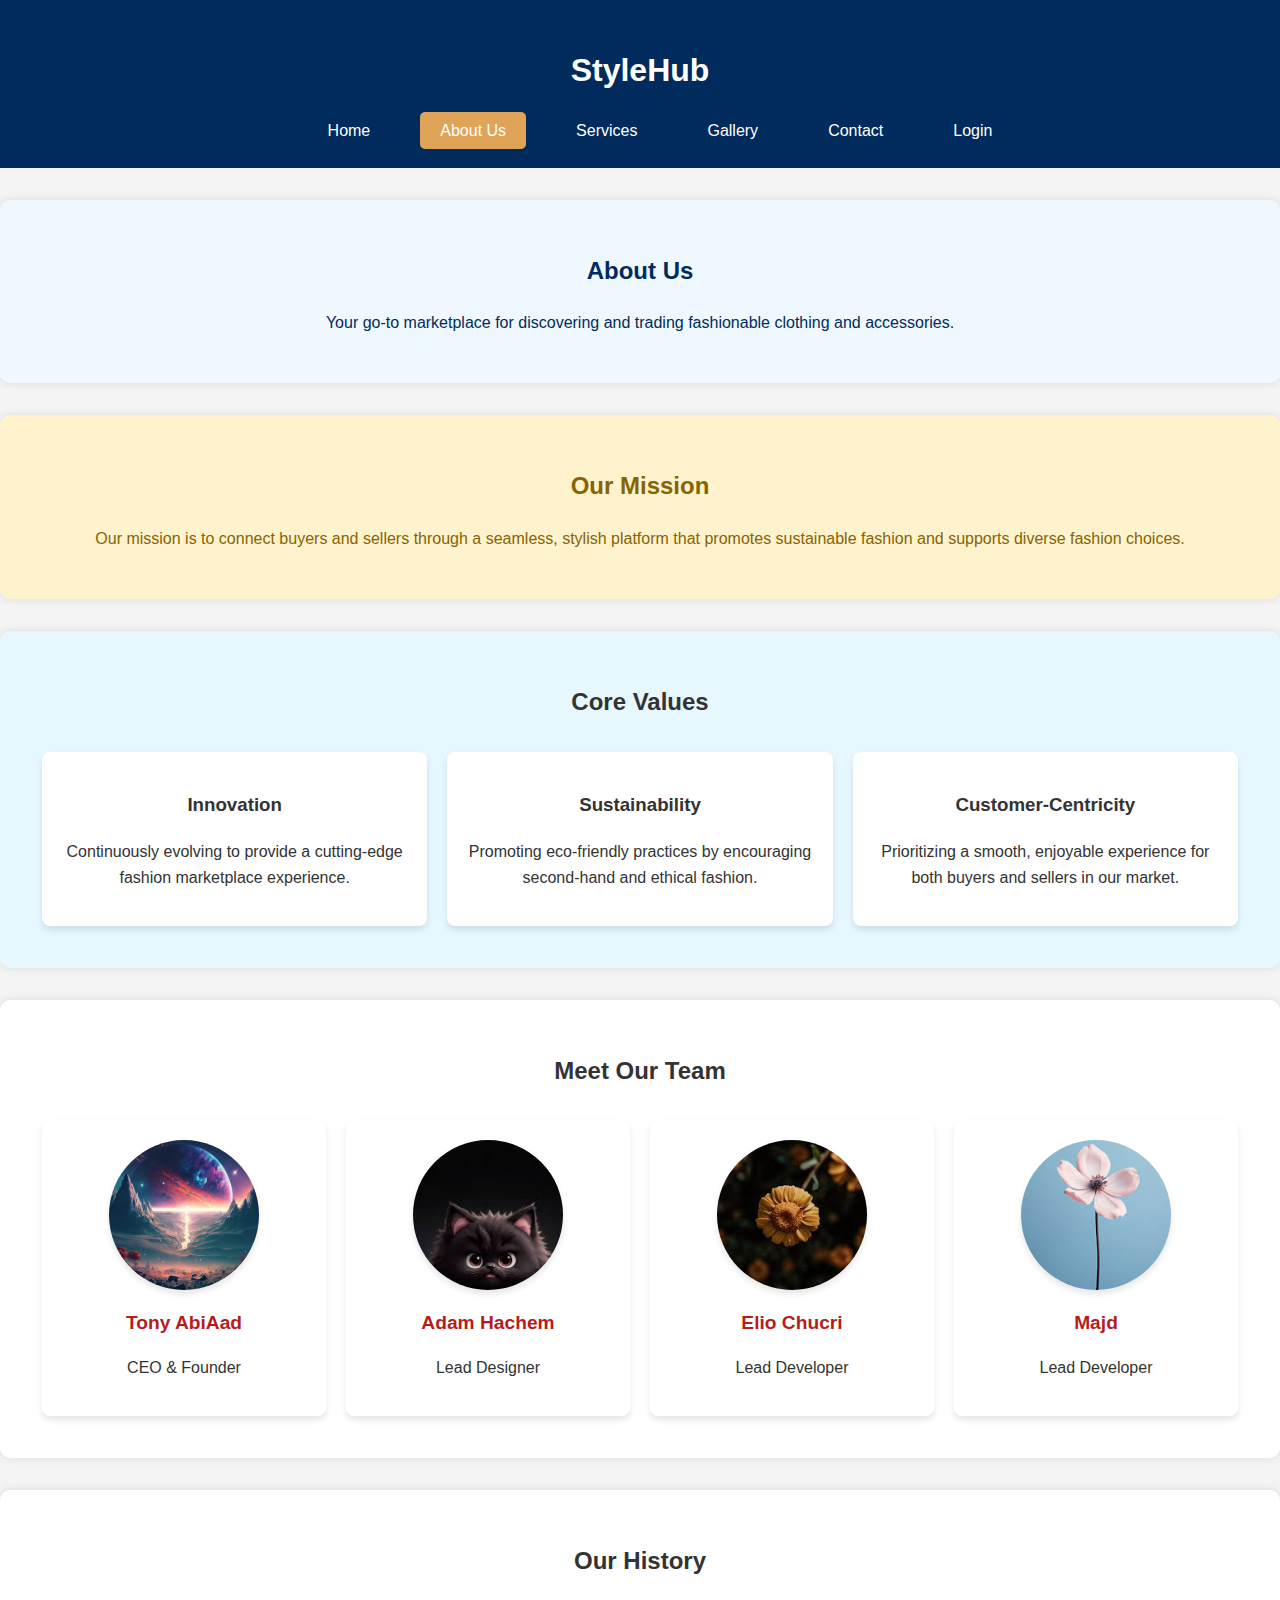
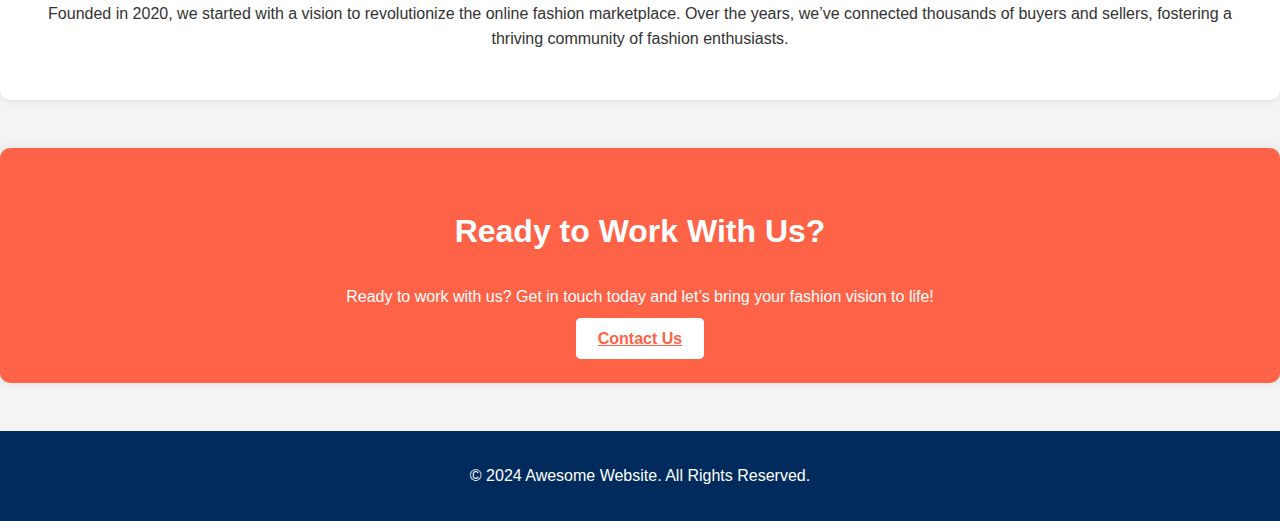
==== commit 144ae7ff: "Project with comments + optimized" ====
--- a/pages/about.html
+++ b/pages/about.html
@@ -5,39 +5,43 @@
   <meta name="viewport" content="width=device-width, initial-scale=1.0">
   <meta http-equiv="X-UA-Compatible" content="ie=edge">
   <title>About Us - Awesome Website</title>
-  <link rel="stylesheet" href="../css/style.css">
+  <link rel="stylesheet" href="../css/style.css"> <!-- Linking external CSS stylesheet -->
 </head>
 <body>
+  <!-- Header Section -->
   <header>
     <div class="logo">
-      <h1>StyleHub</h1>
+      <h1>StyleHub</h1> <!-- Logo of the website -->
     </div>
     <nav>
       <ul>
+        <!-- Navigation links -->
         <li><a href="../index.html">Home</a></li>
-        <li><a href="about.html" class="active">About Us</a></li>
+        <li><a href="about.html" class="active">About Us</a></li> <!-- Current page is highlighted -->
         <li><a href="services.html">Services</a></li>
         <li><a href="gallery.html">Gallery</a></li>
         <li><a href="contact.html">Contact</a></li>
         <li><a href="login.html" class="login-btn">Login</a></li>
-        
       </ul>
     </nav>
   </header>
 
+  <!-- About Us Intro Section -->
   <section class="about-intro">
-    <h2>About Us</h2>
+    <h2>About Us</h2> <!-- Section title -->
     <p>Your go-to marketplace for discovering and trading fashionable clothing and accessories.</p>
   </section>
 
+  <!-- Mission Statement Section -->
   <section class="mission">
-    <h2>Our Mission</h2>
+    <h2>Our Mission</h2> <!-- Section title -->
     <p>Our mission is to connect buyers and sellers through a seamless, stylish platform that promotes sustainable fashion and supports diverse fashion choices.</p>
   </section>
 
+  <!-- Core Values Section -->
   <section class="core-values">
-    <h2>Core Values</h2>
-    <div class="values-grid">
+    <h2>Core Values</h2> <!-- Section title -->
+    <div class="values-grid"> <!-- Grid layout for core values -->
       <div class="value-item">
         <h3>Innovation</h3>
         <p>Continuously evolving to provide a cutting-edge fashion marketplace experience.</p>
@@ -48,53 +52,56 @@
       </div>
       <div class="value-item">
         <h3>Customer-Centricity</h3>
-        <p>Prioritizing a smooth, enjoyable experience for both buyers and sellers and our market</p>
+        <p>Prioritizing a smooth, enjoyable experience for both buyers and sellers in our market.</p>
       </div>
     </div>
   </section>
 
+  <!-- Team Section -->
   <section class="team">
-    <h2>Meet Our Team</h2>
-    <div class="team-grid">
+    <h2>Meet Our Team</h2> <!-- Section title -->
+    <div class="team-grid"> <!-- Grid layout for team members -->
       <div class="team-member">
-        <img src="../images/tony.jpg" alt="Tony AbiAad - CEO">
-        <h3>Tony AbiAad</h3>
-        <p>CEO & Founder</p>
+        <img src="../images/tony.jpg" alt="Tony AbiAad - CEO"> <!-- Team member image -->
+        <h3>Tony AbiAad</h3> <!-- Team member name -->
+        <p>CEO & Founder</p> <!-- Team member role -->
       </div>
       <div class="team-member">
-        <img src="../images/adam.jpg" alt="Adam M2 - Designer">
+        <img src="../images/adam.jpg" alt="Adam Hachem - Designer">
         <h3>Adam Hachem</h3>
         <p>Lead Designer</p>
       </div>
       <div class="team-member">
-        <img src="../images/elio.jpg" alt="Marc - Developer">
+        <img src="../images/elio.jpg" alt="Elio Chucri - Developer">
         <h3>Elio Chucri</h3>
         <p>Lead Developer</p>
       </div>
       <div class="team-member">
-        <img src="../images/majd.jpg" alt="Marc - Developer">
+        <img src="../images/majd.jpg" alt="Majd - Developer">
         <h3>Majd</h3>
         <p>Lead Developer</p>
       </div>
     </div>
   </section>
 
+  <!-- Company History Section -->
   <section class="history">
-    <h2>Our History</h2>
+    <h2>Our History</h2> <!-- Section title -->
     <p>Founded in 2020, we started with a vision to revolutionize the online fashion marketplace. Over the years, we’ve connected thousands of buyers and sellers, fostering a thriving community of fashion enthusiasts.</p>
   </section>
 
-  <!-- Contact Us Button, linking to contact.html -->
+  <!-- Call to Action Section -->
   <section class="cta">
-    <h2>Ready to Work With Us?</h2>
+    <h2>Ready to Work With Us?</h2> <!-- Section title -->
     <p>Ready to work with us? Get in touch today and let’s bring your fashion vision to life!</p>
-    <a href="contact.html" class="btn">Contact Us</a> <!-- This links to contact.html -->
+    <a href="contact.html" class="btn">Contact Us</a> <!-- Button linking to the contact page -->
   </section>
 
+  <!-- Footer Section -->
   <footer>
-    <p>&copy; 2024 Awesome Website. All Rights Reserved.</p>
+    <p>&copy; 2024 Awesome Website. All Rights Reserved.</p> <!-- Footer copyright notice -->
   </footer>
 
-  <script src="../js/script.js"></script>
+  <script src="../js/script.js"></script> <!-- Linking external JavaScript file -->
 </body>
 </html>--- a/css/style.css
+++ b/css/style.css
@@ -130,13 +130,15 @@
     background-color: #e6f7ff;
 }
 
-.values-grid, .team-grid {
+.values-grid,
+.team-grid {
     display: flex;
     justify-content: space-around;
     margin-top: 20px;
 }
 
-.value-item, .team-member {
+.value-item,
+.team-member {
     flex: 1;
     margin: 10px;
     padding: 20px;
@@ -146,7 +148,8 @@
     transition: transform 0.3s ease;
 }
 
-.value-item:hover, .team-member:hover {
+.value-item:hover,
+.team-member:hover {
     transform: scale(1.05);
     background-color: #d4e9f2;
 }
@@ -263,7 +266,8 @@
     margin-bottom: 15px;
 }
 
-.form-group input, .form-group textarea {
+.form-group input,
+.form-group textarea {
     width: 100%;
     padding: 10px;
     border-radius: 5px;
@@ -271,18 +275,12 @@
     font-size: 1rem;
 }
 
-.form-group input:focus, .form-group textarea:focus {
+.form-group input:focus,
+.form-group textarea:focus {
     border-color: #002b5c;
 }
 
 /* Marketplace Styles */
-.marketplace-grid {
-    display: grid;
-    grid-template-columns: repeat(auto-fit, minmax(250px, 1fr));
-    gap: 20px;
-    padding: 20px;
-}
-
 .marketplace-item {
     display: flex;
     flex-direction: column;
@@ -298,7 +296,14 @@
     margin-bottom: 15px;
 }
 
-.marketplace-item h3, .marketplace-item p {
+.marketplace-item .content {
+    flex-grow: 1;
+    display: flex;
+    flex-direction: column;
+    justify-content: space-between;
+}
+
+.marketplace-item h3 {
     margin: 0 0 10px;
     overflow: hidden;
     display: -webkit-box;
@@ -307,6 +312,21 @@
     text-overflow: ellipsis;
 }
 
+.marketplace-item p {
+    margin: 0 0 10px;
+    overflow: hidden;
+    display: -webkit-box;
+    -webkit-line-clamp: 2; 
+    -webkit-box-orient: vertical;
+    text-overflow: ellipsis;
+}
+
+.marketplace-item .price {
+    margin: 0 0 10px;
+    font-weight: bold;
+    text-align: right; 
+}
+
 .marketplace-item button {
     padding: 10px 20px;
     background-color: #007BFF;
@@ -314,6 +334,10 @@
     border-radius: 5px;
     border: none;
     transition: background 0.3s ease;
+    text-align: center; 
+    width: 150px; 
+    margin: 0 auto; 
+    display: block; 
 }
 
 .marketplace-item button:hover {
@@ -330,24 +354,260 @@
     box-shadow: 0 4px 8px rgba(0, 0, 0, 0.1);
 }
 
-.seller-request-form input[type="text"], .seller-request-form input[type="email"] {
-    width: 100%;
-    padding: 8px;
-    margin-bottom: 15px;
-    border-radius: 5px;
-    border: 1px solid #ccc;
-}
-
-.seller-request-form button {
+.seller-request-form input[type="text"],
+.seller-request-form input[type="email"],
+.seller-request-form input[type="password"],
+.seller-request-form textarea {
     width: 100%;
     padding: 10px;
+    margin: 10px 0;
+    border: 1px solid #ccc;
+    border-radius: 5px;
+}
+
+.seller-request-form button {
     background-color: #28a745;
     color: white;
-    border-radius: 5px;
+    padding: 10px;
     border: none;
-    transition: background 0.3s ease;
+    border-radius: 5px;
+    cursor: pointer;
 }
 
 .seller-request-form button:hover {
     background-color: #218838;
+}
+
+/* Login Page Styles */
+.login-container {
+    display: flex;
+    justify-content: center;
+    align-items: center;
+    height: 100vh;
+    background: url('../images/login-bg.jpg') no-repeat center center/cover;
+}
+
+.login-box {
+    background-color: rgba(255, 255, 255, 0.9);
+    padding: 40px 30px;
+    box-shadow: 0 10px 20px rgba(0, 0, 0, 0.2);
+    border-radius: 10px;
+    width: 400px;
+    max-width: 100%;
+    text-align: center;
+    animation: fadeInUp 1s ease-out;
+}
+
+.login-box h2 {
+    color: #002b5c;
+    font-size: 2rem;
+    margin-bottom: 20px;
+}
+
+.login-box .form-group {
+    margin-bottom: 20px;
+    text-align: left;
+}
+
+.login-box label {
+    font-weight: bold;
+    color: #333;
+    margin-bottom: 5px;
+    display: inline-block;
+}
+
+.login-box input[type="email"],
+.login-box input[type="password"] {
+    width: 100%;
+    padding: 7px;
+    border-radius: 5px;
+    border: 1px solid #ccc;
+    font-size: 1rem;
+    background-color: #f4f4f4;
+    transition: border-color 0.3s;
+}
+
+.login-box input[type="email"]:focus,
+.login-box input[type="password"]:focus {
+    border-color: #002b5c;
+}
+
+.login-box button {
+    background-color: #ff6347;
+    color: white;
+    padding: 15px;
+    border: none;
+    border-radius: 5px;
+    cursor: pointer;
+    width: 100%;
+    font-size: 1.1rem;
+    transition: background-color 0.3s ease;
+}
+
+.login-box button:hover {
+    background-color: #e5533d;
+}
+
+.login-box p {
+    margin-top: 20px;
+    color: #333;
+}
+
+.login-box a {
+    color: #ff6347;
+    text-decoration: none;
+    font-weight: bold;
+}
+
+.login-box a:hover {
+    text-decoration: underline;
+}
+
+/* Animations */
+@keyframes fadeInUp {
+    from {
+        opacity: 0;
+        transform: translateY(50px);
+    }
+    to {
+        opacity: 1;
+        transform: translateY(0);
+    }
+}
+
+/* Mobile Responsiveness */
+@media (max-width: 768px) {
+    .login-box {
+        padding: 30px 20px;
+        width: 90%;
+    }
+
+    .login-box h2 {
+        font-size: 1.8rem;
+    }
+
+    .login-box input[type="email"],
+    .login-box input[type="password"],
+    .login-box button {
+        font-size: 1rem;
+    }
+}
+
+/* Other Page Styles */
+.register-container {
+    display: flex;
+    justify-content: center;
+    align-items: center;
+    height: 100vh;
+    background-color: #f4f4f4;
+    background: url('../images/register-bg.jpg') no-repeat center center/cover;
+}
+
+.register-box {
+    background-color: rgba(255, 255, 255, 0.9);
+    padding: 40px 30px;
+    box-shadow: 0 10px 20px rgba(0, 0, 0, 0.2);
+    border-radius: 10px;
+    width: 400px;
+    max-width: 100%;
+    text-align: center;
+    animation: fadeInUp 1s ease-out;
+}
+
+.register-box h2 {
+    color: #002b5c;
+    font-size: 2rem;
+    margin-bottom: 20px;
+}
+
+.register-box .form-group {
+    margin-bottom: 20px;
+    text-align: left;
+}
+
+.register-box label {
+    font-weight: bold;
+    color: #333;
+    margin-bottom: 5px;
+    display: inline-block;
+}
+
+.register-box input[type="text"],
+.register-box input[type="email"],
+.register-box input[type="password"] {
+    width: 100%;
+    padding: 7px;
+    border-radius: 5px;
+    border: 1px solid #ccc;
+    font-size: 0.95rem;
+    background-color: #f4f4f4;
+    transition: border-color 0.3s;
+}
+
+.register-box input[type="text"]:focus,
+.register-box input[type="email"]:focus,
+.register-box input[type="password"]:focus {
+    border-color: #002b5c;
+}
+
+.register-box button {
+    background-color: #ff6347;
+    color: white;
+    padding: 15px;
+    border: none;
+    border-radius: 5px;
+    cursor: pointer;
+    width: 100%;
+    font-size: 1.1rem;
+    transition: background-color 0.3s ease;
+}
+
+.register-box button:hover {
+    background-color: #e5533d;
+}
+
+.register-box p {
+    margin-top: 20px;
+    color: #333;
+}
+
+.register-box a {
+    color: #ff6347;
+    text-decoration: none;
+    font-weight: bold;
+}
+
+.register-box a:hover {
+    text-decoration: underline;
+}
+
+/* Add animation to the registration form */
+@keyframes fadeInUp {
+    from {
+        opacity: 0;
+        transform: translateY(50px);
+    }
+    to {
+        opacity: 1;
+        transform: translateY(0);
+    }
+}
+
+/* Mobile Responsiveness */
+@media (max-width: 768px) {
+    .register-box {
+        padding: 30px 20px;
+        width: 90%;
+    }
+
+    .register-box h2 {
+        font-size: 1.8rem;
+    }
+
+    .register-box input[type="text"],
+    .register-box input[type="email"],
+    .register-box input[type="password"],
+    .register-box button {
+        font-size: 1rem;
+    }
 }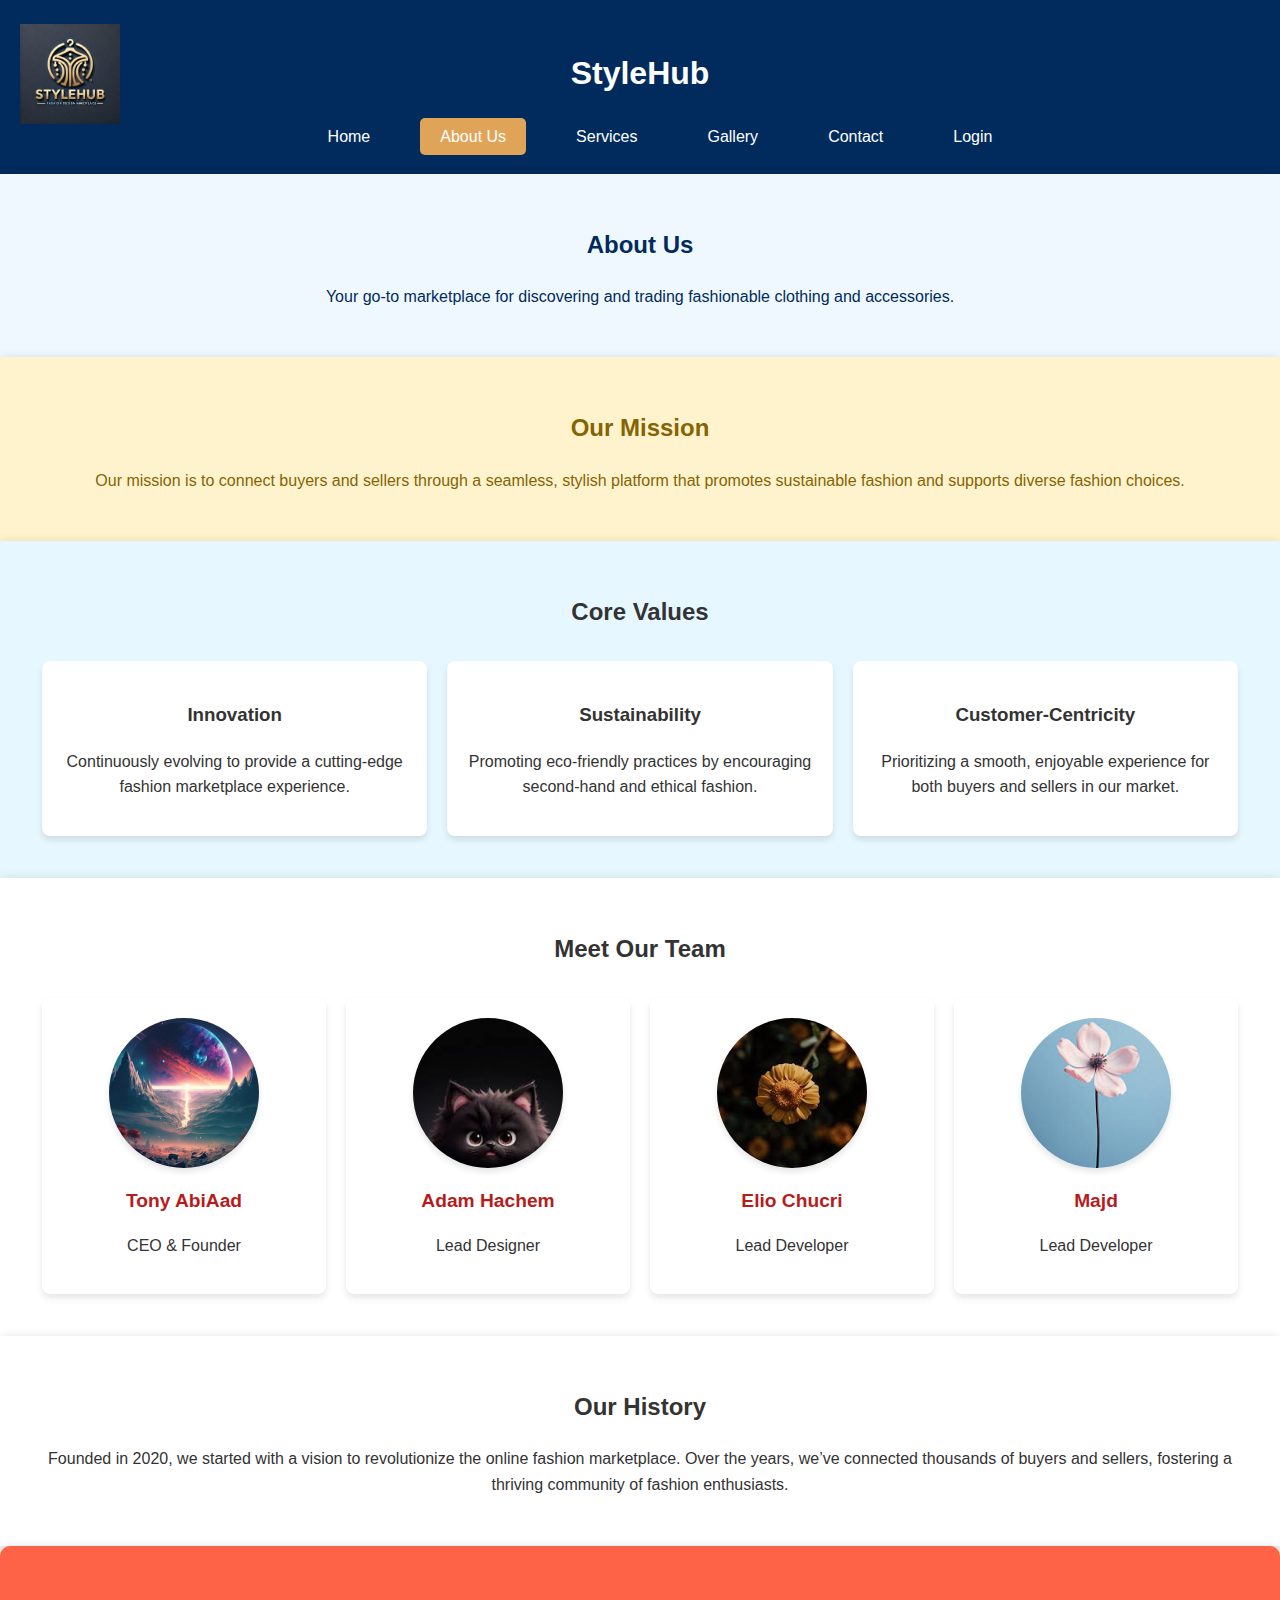
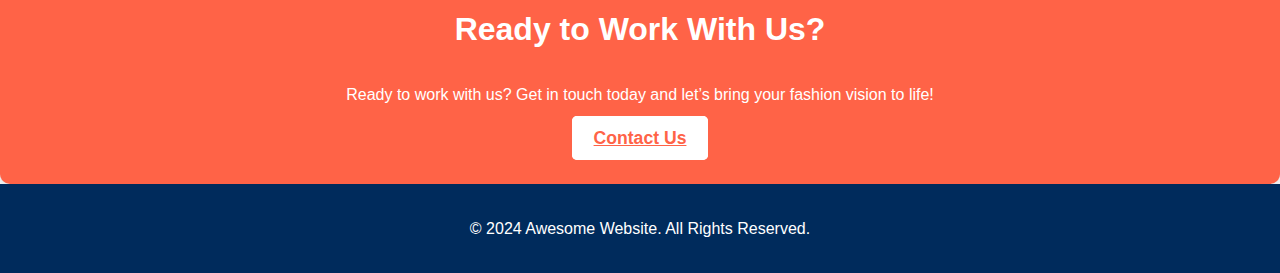
==== commit cec077ad: "Various fixes and additions" ====
--- a/pages/about.html
+++ b/pages/about.html
@@ -11,6 +11,7 @@
   <!-- Header Section -->
   <header>
     <div class="logo">
+      <img src="../images/logo.jpg" alt="StyleHub Logo">
       <h1>StyleHub</h1> <!-- Logo of the website -->
     </div>
     <nav>
--- a/css/style.css
+++ b/css/style.css
@@ -3,8 +3,30 @@
     font-family: 'Arial', sans-serif;
     line-height: 1.6;
     margin: 0;
-    background-color: #f4f4f4;
+    background-size: cover;
+    background: #f4f4f4 url('../images/loginbackground.jpg') no-repeat center center;
     color: #333;
+}
+
+.logo {
+    display: flex;
+    align-items: center;
+    position: relative;
+}
+
+.logo img {
+    margin-right: 20px; /* Adds space between image and text */
+    margin-left: 20px;
+    height: 100px;
+    width: 100px;
+}
+
+.logo h1 {
+    position: absolute;
+    left: 50%;
+    transform: translateX(-50%);
+    text-align: center;
+    margin: 0;
 }
 
 header {
@@ -24,7 +46,6 @@
 nav ul li {
     margin: 0 15px;
 }
-
 nav ul li a {
     color: white;
     text-decoration: none;
@@ -32,15 +53,17 @@
     transition: background-color 0.3s;
 }
 
+
 nav ul li a:hover,
 nav ul li a.active {
     background-color: #e0a458;
     border-radius: 5px;
+    
 }
 
 /* Hero Section */
 .hero {
-    background: url('../images/hero-bg.jpg') no-repeat center center/cover;
+    
     height: 100vh;
     display: flex;
     justify-content: center;
@@ -107,11 +130,9 @@
 
 /* About, Mission, Core Values, Team, and History Sections */
 section {
-    margin: 2em 0;
     padding: 2em;
     background-color: #fff;
     box-shadow: 0 0 10px rgba(0, 0, 0, 0.1);
-    border-radius: 10px;
     text-align: center;
     animation: fadeIn 1.5s ease-in-out;
 }
@@ -174,7 +195,7 @@
     color: white;
     border-radius: 10px;
     padding: 2em;
-    margin: 3em 0;
+    margin: 0;
 }
 
 .cta h2 {
@@ -202,7 +223,7 @@
     color: white;
     text-align: center;
     padding: 1em 0;
-    margin-top: 2em;
+    margin-top: 0;
 }
 
 /* Animations */
@@ -237,47 +258,6 @@
         opacity: 1;
         transform: translateY(0);
     }
-}
-
-/* Contact Page Styles */
-.contact-intro {
-    padding: 2em;
-    background-color: #f0f8ff;
-    color: #002b5c;
-    box-shadow: 0 0 10px rgba(0, 0, 0, 0.1);
-    border-radius: 10px;
-}
-
-.contact-form {
-    width: 50%;
-    margin: 0 auto;
-    padding: 2em;
-    background-color: #fff;
-    box-shadow: 0 0 10px rgba(0, 0, 0, 0.1);
-    border-radius: 10px;
-}
-
-.contact-form form {
-    display: flex;
-    flex-direction: column;
-}
-
-.form-group {
-    margin-bottom: 15px;
-}
-
-.form-group input,
-.form-group textarea {
-    width: 100%;
-    padding: 10px;
-    border-radius: 5px;
-    border: 1px solid #ccc;
-    font-size: 1rem;
-}
-
-.form-group input:focus,
-.form-group textarea:focus {
-    border-color: #002b5c;
 }
 
 /* Marketplace Styles */
@@ -292,8 +272,11 @@
 }
 
 .marketplace-item img {
-    width: 100%;
+    width: 35%; 
     margin-bottom: 15px;
+    display: block; /* Ensures the image centers properly */
+    margin-left: auto;
+    margin-right: auto;
 }
 
 .marketplace-item .content {
@@ -349,20 +332,21 @@
     background-color: #f8f8f8;
     padding: 20px;
     border: 1px solid #ccc;
-    max-width: 500px;
+    max-width: 400px;
     margin: 20px auto;
     box-shadow: 0 4px 8px rgba(0, 0, 0, 0.1);
 }
 
+/* Styling specific to the three input fields in the buyer request form */
 .seller-request-form input[type="text"],
-.seller-request-form input[type="email"],
-.seller-request-form input[type="password"],
-.seller-request-form textarea {
+.seller-request-form input[type="email"] {
     width: 100%;
-    padding: 10px;
-    margin: 10px 0;
-    border: 1px solid #ccc;
-    border-radius: 5px;
+    padding: 10px; /* Padding inside the input fields */
+    margin: 10px 0; /* Space between fields */
+    border: 1px solid #ccc; /* Light border */
+    border-radius: 5px;
+    box-sizing: border-box;
+    font-size: 1rem;
 }
 
 .seller-request-form button {
@@ -377,14 +361,13 @@
 .seller-request-form button:hover {
     background-color: #218838;
 }
-
 /* Login Page Styles */
 .login-container {
     display: flex;
     justify-content: center;
     align-items: center;
     height: 100vh;
-    background: url('../images/login-bg.jpg') no-repeat center center/cover;
+    background: url('../images/loginbackground.jpg') no-repeat center center/cover;
 }
 
 .login-box {
@@ -392,7 +375,7 @@
     padding: 40px 30px;
     box-shadow: 0 10px 20px rgba(0, 0, 0, 0.2);
     border-radius: 10px;
-    width: 400px;
+    width: 450px;
     max-width: 100%;
     text-align: center;
     animation: fadeInUp 1s ease-out;
@@ -405,7 +388,7 @@
 }
 
 .login-box .form-group {
-    margin-bottom: 20px;
+    margin-bottom: 10px;
     text-align: left;
 }
 
@@ -419,12 +402,13 @@
 .login-box input[type="email"],
 .login-box input[type="password"] {
     width: 100%;
-    padding: 7px;
+    padding: 10px;
     border-radius: 5px;
     border: 1px solid #ccc;
     font-size: 1rem;
     background-color: #f4f4f4;
     transition: border-color 0.3s;
+    box-sizing:border-box;
 }
 
 .login-box input[type="email"]:focus,
@@ -435,7 +419,7 @@
 .login-box button {
     background-color: #ff6347;
     color: white;
-    padding: 15px;
+    padding: 10px;
     border: none;
     border-radius: 5px;
     cursor: pointer;
@@ -445,34 +429,22 @@
 }
 
 .login-box button:hover {
-    background-color: #e5533d;
+    background-color: #FF0000;
 }
 
 .login-box p {
-    margin-top: 20px;
+    margin-top: 10px;
     color: #333;
 }
 
 .login-box a {
-    color: #ff6347;
+    color: #FF0000;
     text-decoration: none;
     font-weight: bold;
 }
 
 .login-box a:hover {
     text-decoration: underline;
-}
-
-/* Animations */
-@keyframes fadeInUp {
-    from {
-        opacity: 0;
-        transform: translateY(50px);
-    }
-    to {
-        opacity: 1;
-        transform: translateY(0);
-    }
 }
 
 /* Mobile Responsiveness */
@@ -500,7 +472,7 @@
     align-items: center;
     height: 100vh;
     background-color: #f4f4f4;
-    background: url('../images/register-bg.jpg') no-repeat center center/cover;
+    background: url('../images/loginbackground.jpg') no-repeat center center/cover;
 }
 
 .register-box {
@@ -536,12 +508,13 @@
 .register-box input[type="email"],
 .register-box input[type="password"] {
     width: 100%;
-    padding: 7px;
+    padding: 10px;
     border-radius: 5px;
     border: 1px solid #ccc;
     font-size: 0.95rem;
     background-color: #f4f4f4;
     transition: border-color 0.3s;
+    box-sizing: border-box;
 }
 
 .register-box input[type="text"]:focus,
@@ -581,17 +554,7 @@
     text-decoration: underline;
 }
 
-/* Add animation to the registration form */
-@keyframes fadeInUp {
-    from {
-        opacity: 0;
-        transform: translateY(50px);
-    }
-    to {
-        opacity: 1;
-        transform: translateY(0);
-    }
-}
+
 
 /* Mobile Responsiveness */
 @media (max-width: 768px) {
@@ -610,4 +573,251 @@
     .register-box button {
         font-size: 1rem;
     }
-}+}
+/* Gallery Section Styles */
+.gallery-grid {
+    display: flex;
+    flex-wrap: wrap;
+    justify-content: center;
+    gap: 15px; /* Space between images */
+    margin: 0;
+}
+
+.gallery-item {
+    flex: 1 1 calc(50% - 30px); /* Each item takes up 1/2 of the row, minus the gap */
+    max-width: calc(50% - 30px); /* Ensures the items are no wider than 1/2 of the row */
+}
+
+.gallery-item img {
+    width: 100%; /* Ensures images take up the full width of the gallery item */
+    height: auto; /* Maintains the aspect ratio of the image */
+    border-radius: 10px; /* Optional: Adds a slight border-radius for a rounded look */
+    box-shadow: 0 4px 6px rgba(0, 0, 0, 0.1); /* Optional: Adds a subtle shadow effect */
+    transition: transform 0.3s ease; /* Smooth hover effect */
+}
+
+.gallery-item img:hover {
+    transform: scale(1.05); /* Optional: Zoom effect on hover */
+}
+
+/* Adjust for smaller screens to stack the images */
+@media (max-width: 768px) {
+    .gallery-item {
+        flex: 1 1 calc(50% - 15px); /* Two per row on smaller screens */
+        max-width: calc(50% - 15px);
+    }
+}
+
+@media (max-width: 480px) {
+    .gallery-item {
+        flex: 1 1 100%; /* One per row on very small screens */
+        max-width: 100%;
+    }}
+
+/* Mobile Responsiveness Adjustments */
+@media (max-width: 768px) {
+    body {
+        padding: 0 10px;
+    }
+
+    /* Adjust header and hero section */
+    header {
+        padding: 1em 0;
+        font-size: 0.9rem;
+    }
+
+    .hero-content h2 {
+        font-size: 2.5rem;
+    }
+
+    .hero-content p {
+        font-size: 1rem;
+    }
+
+    /* Adjust features section for better spacing */
+    .features-grid {
+        flex-direction: column;
+        align-items: center;
+    }
+
+    .feature {
+        margin: 10px 0;
+        width: 90%;
+    }
+
+    /* Sections adjustments for vertical view */
+    section {
+        padding: 1.5em;
+    }
+
+    .values-grid, .team-grid {
+        flex-direction: column;
+        align-items: center;
+    }
+
+    /* Contact form and other forms */
+    .contact-form, .seller-request-form {
+        width: 90%;
+    }
+
+    /* Login and Register Boxes */
+    .login-container, .register-container {
+        padding: 0 20px;
+    }
+
+    /* Gallery adjustments for stacking */
+    .gallery-grid {
+        gap: 10px;
+    }
+}
+
+/* For smaller devices (max-width: 480px) */
+@media (max-width: 480px) {
+    .hero-content h2 {
+        font-size: 2rem;
+    }
+
+    .hero-content p {
+        font-size: 0.9rem;
+    }
+
+    .features-grid, .values-grid, .team-grid {
+        flex-direction: column;
+        align-items: center;
+    }
+
+    .feature, .value-item, .team-member {
+        width: 100%;
+        margin: 10px 0;
+    }
+
+    /* Ensure buttons adjust well */
+    .hero-content .btn, .cta .btn, .marketplace-item button, .seller-request-form button {
+        width: 100%;
+        padding: 10px;
+        font-size: 0.9rem;
+    }
+
+    /* Gallery for single-column layout */
+    .gallery-item {
+        flex: 1 1 100%;
+        max-width: 100%;
+    }
+
+    /* Adjust form elements */
+    .form-group input, .form-group textarea, .login-box input, .register-box input {
+        font-size: 0.9rem;
+    }
+}
+/* Responsive Navigation Bar */
+@media (max-width: 768px) {
+    nav ul {
+        flex-direction: column; /* Stack the items vertically */
+        align-items: center;
+        padding: 0;
+    }
+    
+    nav ul li {
+        margin: 5px 0; /* Reduce margin for better spacing */
+    }
+    
+    .hero-content h2 {
+        font-size: 2rem; /* Adjust the hero heading size on mobile */
+    }
+    
+    .hero-content p {
+        font-size: 1rem; /* Adjust hero paragraph font size */
+    }
+}
+
+
+  /* Contact form intro section styles */
+ 
+  .contact-intro {
+    padding: 2em;
+    background-color: #f0f8ff;
+    color: #002b5c;
+    box-shadow: 0 0 10px rgba(0, 0, 0, 0.1);
+    border-radius: 10px;
+    text-align: center;
+    margin: 30px 0;
+}
+
+.contact-intro h2 {
+    font-size: 2.2rem;
+    margin-bottom: 10px;
+}
+
+.contact-intro p {
+    font-size: 1.1rem;
+    color: #555;
+}
+  /* Contact form styling */
+  .contact-form {
+    background-color: white;
+    margin: 0 auto 25px;
+    padding: 30px;
+    width: 100%;
+    max-width: 500px;
+    border-radius: 10px;
+    box-shadow: 0 10px 20px rgba(0, 0, 0, 0.1);
+}
+  
+  .form-group {
+    margin-bottom: 20px;
+    display: flex;
+    flex-direction: column;
+  }
+  
+  label {
+    margin-bottom: 8px;
+    font-weight: bold;
+  }
+  
+  /* Styles for input and textarea */
+  input[type="email"], textarea {
+    width: 100%;
+    padding: 12px;
+    border-radius: 5px;
+    border: 1px solid #ccc;
+    font-size: 1rem;
+    background-color: #f4f4f4;
+    transition: border-color 0.3s;
+    box-sizing: border-box;
+    height: 45px;
+  }
+  
+  input[type="email"]:focus, textarea:focus {
+    border-color: #002b5c;
+  }
+  
+  textarea {
+    resize: none;
+    height: 150px;
+  }
+  
+  /* Button styles */
+  .btn {
+    width: 100%;
+    padding: 12px;
+    background-color: #ff6347;
+    color: white;
+    border: none;
+    border-radius: 5px;
+    font-size: 1.1rem;
+    cursor: pointer;
+    transition: background-color 0.3s ease;
+  }
+  
+  .btn:hover {
+    background-color: #e5533d;
+  }
+  
+
+  /* Success message styling */
+  #successMessage {
+    display: none;
+    margin-top: 20px;
+    color: green;
+    font-weight: bold;
+  }